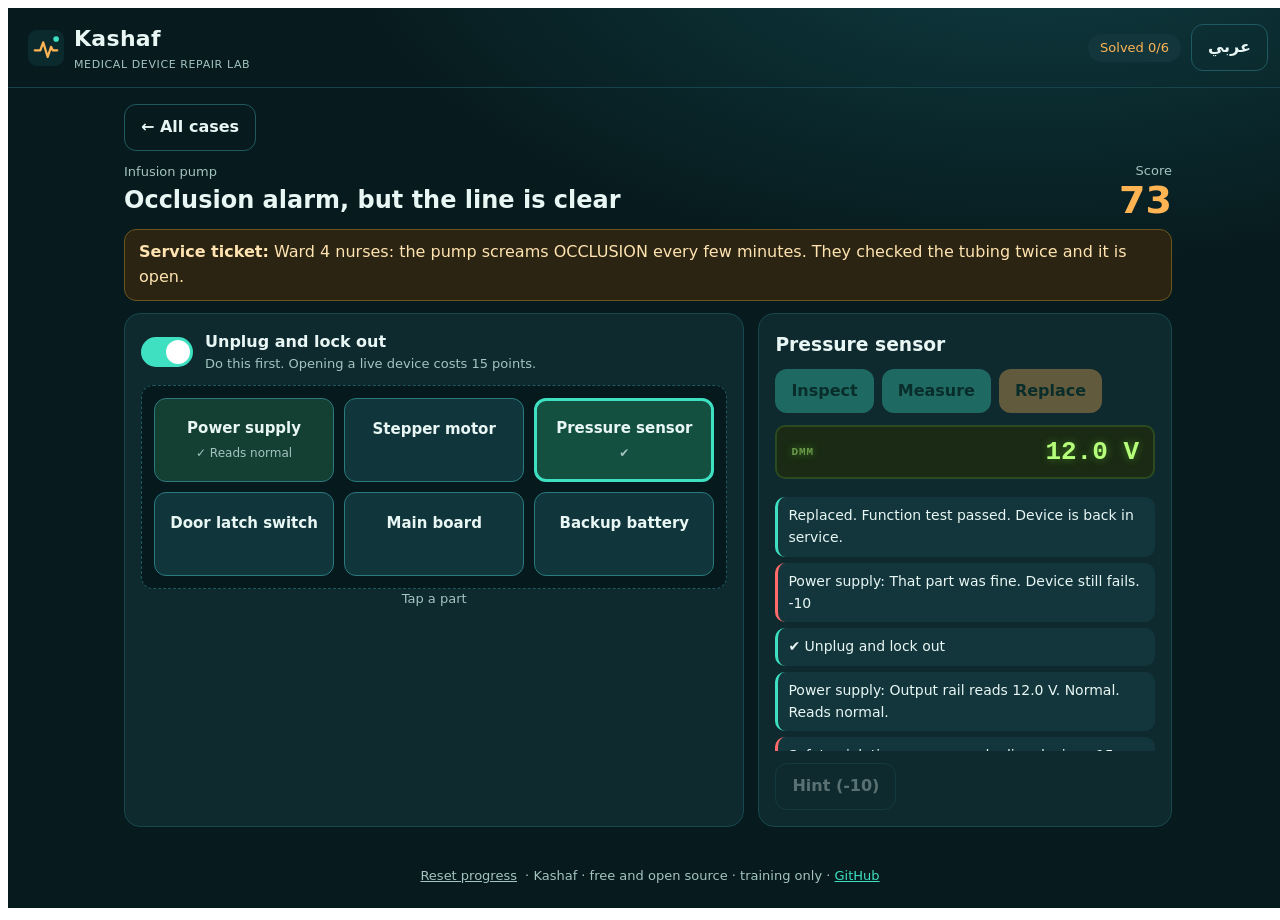
==== tests/index.html @ c2091950 "Round 11: click-through test suite, portfolio README with screenshots, repo link fix" ====
<!doctype html><meta charset="utf-8"><title>running</title>
<iframe id="f" src="../index.html" style="width:100vw;height:100vh;border:0"></iframe>
<script>
// Click-through regression suite. Open tests/index.html; the page title becomes PASS or FAIL with details.
const f=document.getElementById("f"),errs=[],fails=[];
const sleep=ms=>new Promise(r=>setTimeout(r,ms));
const ok=(c,m)=>{if(!c)fails.push(m)};
let loads=0;f.onload=async()=>{loads++;if(loads===1){f.contentWindow.localStorage.clear();f.contentWindow.location.reload();return}if(loads>2)return;try{await sleep(300);
 const W=f.contentWindow,D=W.document,q=s=>D.querySelector(s),qq=s=>[...D.querySelectorAll(s)];
 W.addEventListener("error",e=>errs.push(e.message));
 for(const lg of ["en","ar"]){
  if(D.documentElement.lang!==lg)q("#lang").click();
  await sleep(50);
  ok(D.documentElement.dir===(lg==="ar"?"rtl":"ltr"),lg+" dir");
  ok(D.documentElement.scrollWidth<=W.innerWidth+1,lg+" home overflow "+D.documentElement.scrollWidth+">"+W.innerWidth);
  const n=qq(".card").length;ok(n>=6,"cards "+n);
  for(let i=0;i<n;i++){
   qq(".card")[i].click();await sleep(20);
   ok(D.documentElement.scrollWidth<=W.innerWidth+1,lg+" bench overflow case "+i);
   const c=W.CASES[i];
   // unsafe path first on case 0 only
   if(i===0&&lg==="en"){q("#tMeter").disabled&&0;const comps=qq(".comp");comps[0].click();q("#tMeter").click();ok(+q("#score").textContent===83,"unsafe+measure score "+q("#score").textContent);W.eval("");}
   if(!(i===0&&lg==="en"))q("#lock").click();else q("#lock").click();
   const idx=c.comps.findIndex(k=>k.id===c.fault);
   const wrong=c.comps.findIndex(k=>k.id!==c.fault);
   qq(".comp")[wrong].click();q("#tFix").click();
   const exp=(i===0&&lg==="en")?73:90;
   ok(+q("#score").textContent===exp,lg+" wrong swap score case "+i+" got "+q("#score").textContent);
   qq(".comp")[idx].click();q("#tFix").click();await sleep(1000);
   ok(!q("#result").hidden,lg+" result shown case "+i);
   ok(q("#report").textContent.length>40,"report text");
   q("#next").click();await sleep(30);
  }
 }
 ok(errs.length===0,"js errors: "+errs.join(";"));
}catch(e){fails.push("exception "+e.message)}
document.title=fails.length?"FAIL "+fails.join(" | "):"PASS";};
</script>
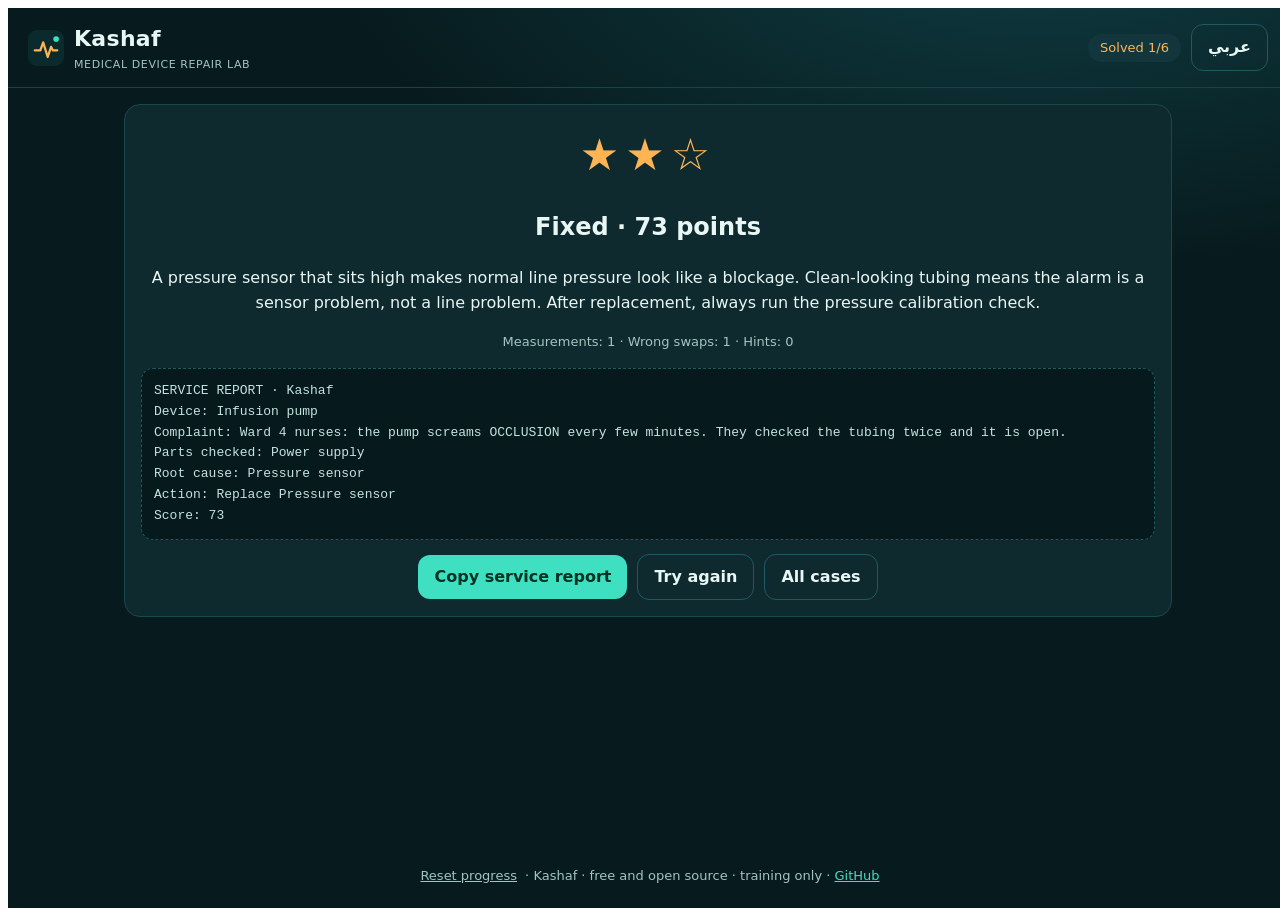
==== commit 1671d0ab: "Round 12: escalating hints (5/10/15) and data-id on parts for tests" ====
--- a/tests/index.html
+++ b/tests/index.html
@@ -19,19 +19,24 @@
    ok(D.documentElement.scrollWidth<=W.innerWidth+1,lg+" bench overflow case "+i);
    const c=W.CASES[i];
    // unsafe path first on case 0 only
-   if(i===0&&lg==="en"){q("#tMeter").disabled&&0;const comps=qq(".comp");comps[0].click();q("#tMeter").click();ok(+q("#score").textContent===83,"unsafe+measure score "+q("#score").textContent);W.eval("");}
+   if(i===0&&lg==="en"){q("#tMeter").disabled&&0;qq(".comp")[0].click();q("#tMeter").click();ok(+q("#score").textContent===83,"unsafe+measure score "+q("#score").textContent);W.eval("");}
    if(!(i===0&&lg==="en"))q("#lock").click();else q("#lock").click();
    const idx=c.comps.findIndex(k=>k.id===c.fault);
    const wrong=c.comps.findIndex(k=>k.id!==c.fault);
-   qq(".comp")[wrong].click();q("#tFix").click();
+   q(`.comp[data-id="${c.comps[wrong].id}"]`).click();q("#tFix").click();
    const exp=(i===0&&lg==="en")?73:90;
    ok(+q("#score").textContent===exp,lg+" wrong swap score case "+i+" got "+q("#score").textContent);
-   qq(".comp")[idx].click();q("#tFix").click();await sleep(1000);
+   q(`.comp[data-id="${c.fault}"]`).click();q("#tFix").click();await sleep(1000);
    ok(!q("#result").hidden,lg+" result shown case "+i);
    ok(q("#report").textContent.length>40,"report text");
    q("#next").click();await sleep(30);
   }
  }
+ // hint ladder: 5+10+15
+ if(D.documentElement.lang!=="en")q("#lang").click();
+ qq(".card")[1].click();q("#lock").click();q("#hint").click();q("#hint").click();q("#hint").click();
+ ok(+q("#score").textContent===70,"hint ladder score "+q("#score").textContent);
+ ok(qq("#log p").length>=3,"hint logs");
  ok(errs.length===0,"js errors: "+errs.join(";"));
 }catch(e){fails.push("exception "+e.message)}
 document.title=fails.length?"FAIL "+fails.join(" | "):"PASS";};
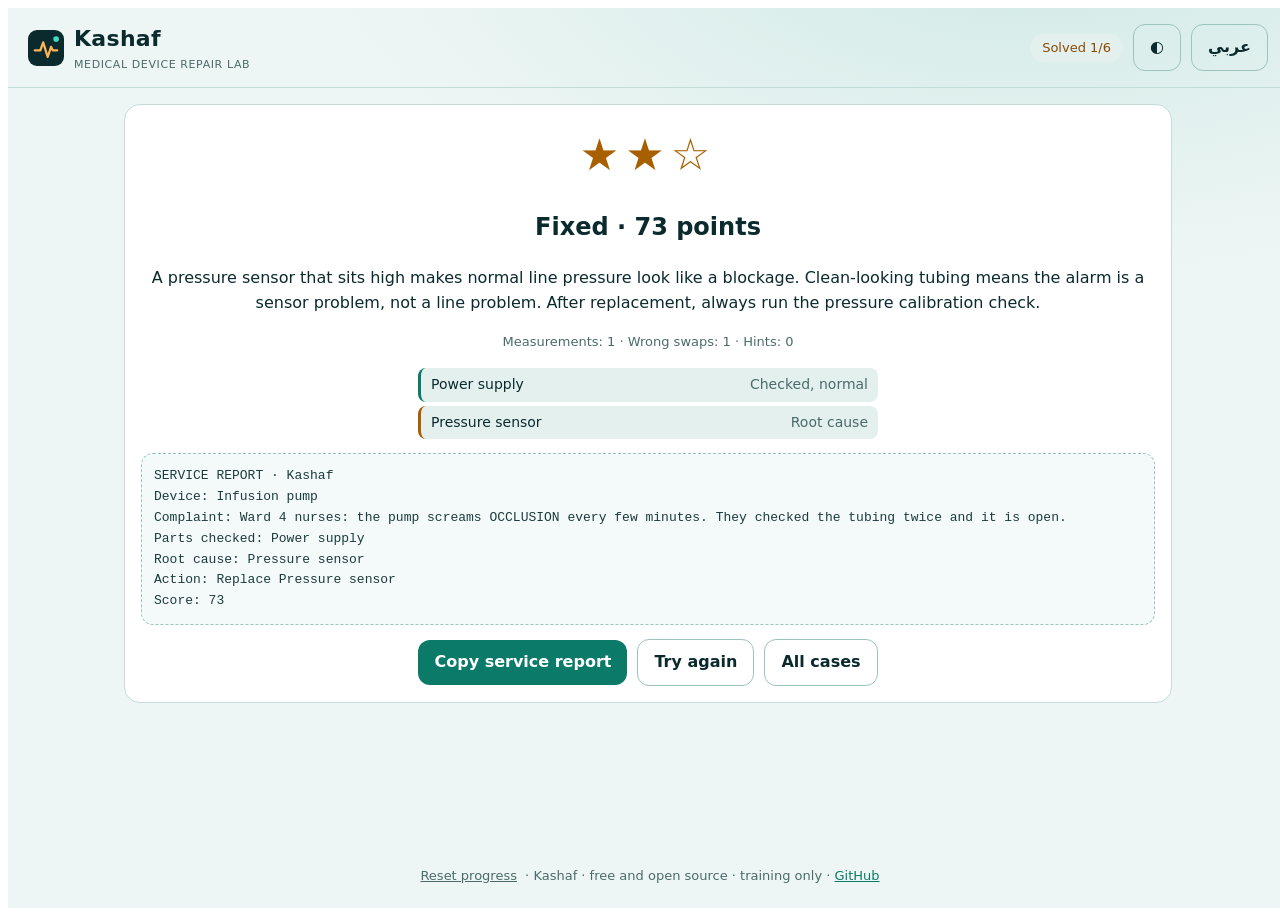
==== commit fad8bb91: "Round 17: level filter chips" ====
--- a/tests/index.html
+++ b/tests/index.html
@@ -32,6 +32,8 @@
    q("#next").click();await sleep(30);
   }
  }
+ // filter chips
+ ok(qq(".chipb").length===4,"chips");qq(".chipb")[3].click();ok(qq(".card").length===1,"level3 filter "+qq(".card").length);qq(".chipb")[0].click();ok(qq(".card").length>=6,"all filter");
  // hint ladder: 5+10+15
  if(D.documentElement.lang!=="en")q("#lang").click();
  qq(".card")[1].click();q("#lock").click();q("#hint").click();q("#hint").click();q("#hint").click();
